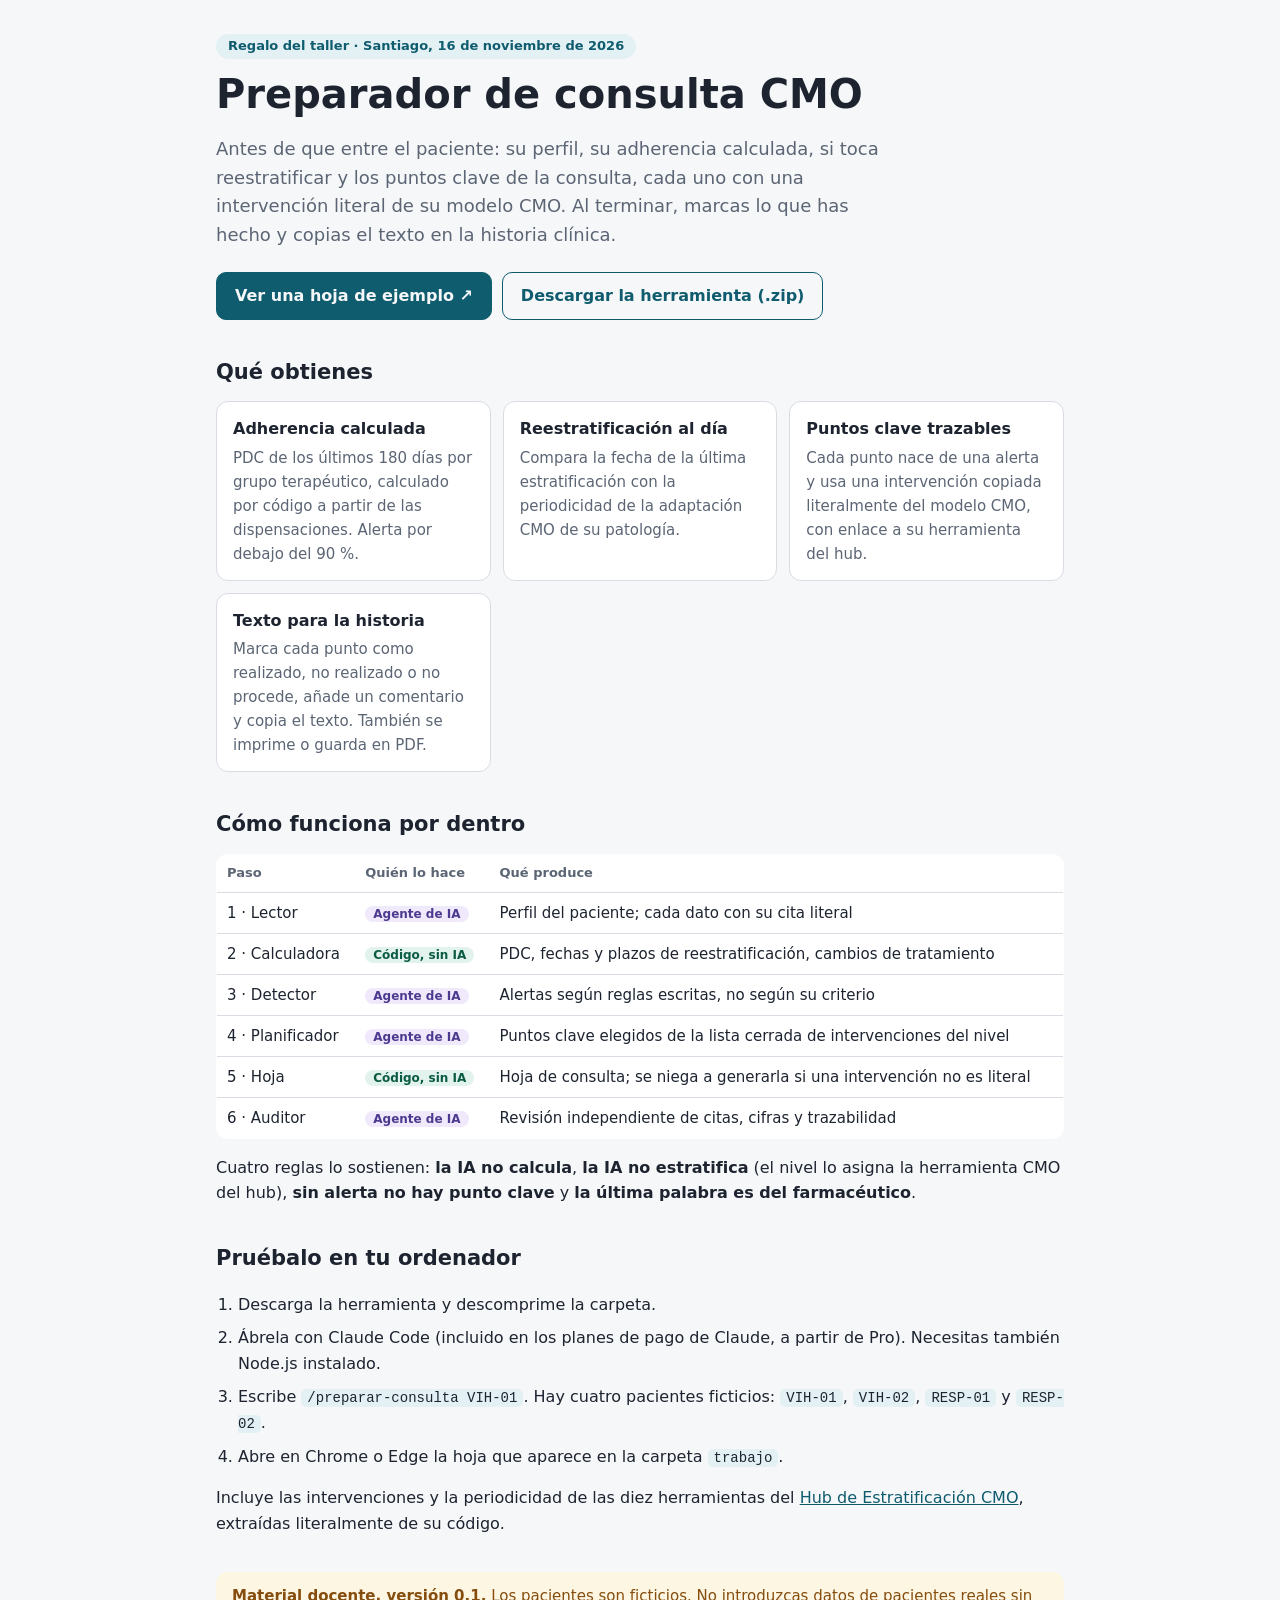
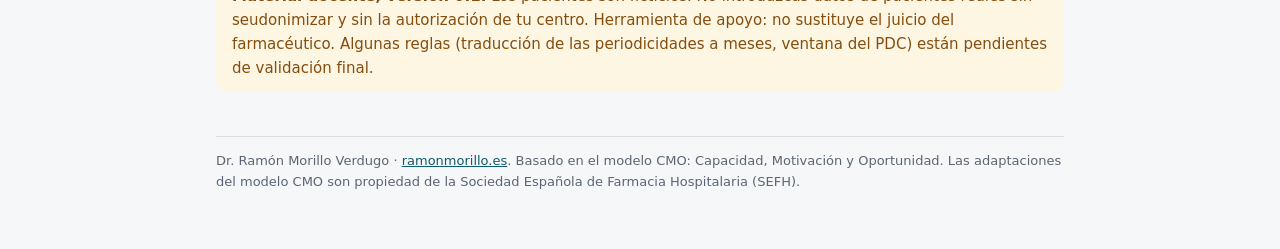
==== index.html @ 7ead14b8 "Página de presentación del preparador de consulta CMO Página pública (index.html) como regalo del ta" ====
<!DOCTYPE html>
<html lang="es">
<head>
<meta charset="utf-8">
<meta name="viewport" content="width=device-width, initial-scale=1">
<title>Preparador de consulta CMO</title>
<meta name="description" content="Prepara la consulta de atención farmacéutica de un paciente externo con el modelo CMO: adherencia calculada, reestratificación, alertas y puntos clave con intervenciones literales del modelo.">
<style>
  :root { --tinta:#1d2430; --suave:#5b6574; --linea:#d9dde3; --fondo:#f6f7f9; --tarjeta:#fff; --acento:#0f5c6e; --acento-fondo:#e3f1f4; --aviso:#854d0e; --aviso-fondo:#fdf6e3; }
  @media (prefers-color-scheme: dark) { :root { --tinta:#e7eaee; --suave:#a7b0bc; --linea:#334050; --fondo:#121821; --tarjeta:#1a222d; --acento:#6cc3d5; --acento-fondo:#16323a; --aviso:#f2c46d; --aviso-fondo:#33290f; } }
  * { box-sizing:border-box; }
  body { margin:0; font:16px/1.6 system-ui, -apple-system, "Segoe UI", Roboto, Arial, sans-serif; color:var(--tinta); background:var(--fondo); }
  main { max-width: 880px; margin:0 auto; padding: 32px 16px 56px; }
  .etiqueta { display:inline-block; font-size:13px; font-weight:600; color:var(--acento); background:var(--acento-fondo); border-radius:999px; padding:2px 12px; }
  h1 { font-size: clamp(28px, 5vw, 40px); line-height:1.15; margin: 12px 0 10px; }
  .entrada { font-size: 18px; color: var(--suave); max-width: 680px; }
  .acciones { display:flex; gap:10px; flex-wrap:wrap; margin: 22px 0 8px; }
  .boton { display:inline-block; text-decoration:none; font-weight:600; border-radius:10px; padding:10px 18px; border:1px solid var(--acento); }
  .boton.principal { background:var(--acento); color:var(--fondo); }
  .boton.secundario { color:var(--acento); }
  section { margin-top: 36px; }
  h2 { font-size: 21px; margin: 0 0 12px; }
  .rejilla { display:grid; grid-template-columns: repeat(auto-fit, minmax(240px, 1fr)); gap:12px; }
  .tarjeta { background:var(--tarjeta); border:1px solid var(--linea); border-radius:12px; padding:14px 16px; }
  .tarjeta h3 { font-size:16px; margin:0 0 4px; }
  .tarjeta p { margin:0; color:var(--suave); font-size:15px; }
  ol.pasos { padding-left: 22px; } ol.pasos li { margin-bottom: 8px; }
  code { font-family: ui-monospace, Menlo, Consolas, monospace; font-size: 14px; background: var(--acento-fondo); padding: 1px 6px; border-radius: 5px; }
  table { width:100%; border-collapse:collapse; font-size:15px; background:var(--tarjeta); border:1px solid var(--linea); border-radius:12px; overflow:hidden; }
  th, td { text-align:left; padding:8px 10px; border-bottom:1px solid var(--linea); vertical-align:top; }
  th { font-size:13px; color:var(--suave); }
  .tipo { font-size: 12px; font-weight:600; border-radius:999px; padding:1px 8px; white-space:nowrap; }
  .tipo.ia { background:#efe9fb; color:#4b3a8f; } .tipo.codigo { background:#e1f3ec; color:#0b5a43; }
  @media (prefers-color-scheme: dark) { .tipo.ia { background:#2c2550; color:#cfc6f6; } .tipo.codigo { background:#123a2f; color:#a6e3cd; } }
  .aviso { background:var(--aviso-fondo); color:var(--aviso); border-radius:12px; padding:12px 16px; font-size:15px; }
  .aviso strong { color: inherit; }
  footer { margin-top: 44px; font-size: 13px; color: var(--suave); border-top:1px solid var(--linea); padding-top: 14px; }
  a { color: var(--acento); }
</style>
</head>
<body>
<main>
  <span class="etiqueta">Regalo del taller · Santiago, 16 de noviembre de 2026</span>
  <h1>Preparador de consulta CMO</h1>
  <p class="entrada">Antes de que entre el paciente: su perfil, su adherencia calculada, si toca reestratificar y los puntos clave de la consulta, cada uno con una intervención literal de su modelo CMO. Al terminar, marcas lo que has hecho y copias el texto en la historia clínica.</p>
  <div class="acciones">
    <a class="boton principal" href="ejemplos/VIH-01/Hoja_consulta_VIH-01.html" target="_blank" rel="noopener">Ver una hoja de ejemplo ↗</a>
    <a class="boton secundario" href="https://github.com/ramonmorillo/preparadorconsulta/archive/refs/heads/main.zip">Descargar la herramienta (.zip)</a>
  </div>

  <section>
    <h2>Qué obtienes</h2>
    <div class="rejilla">
      <div class="tarjeta"><h3>Adherencia calculada</h3><p>PDC de los últimos 180 días por grupo terapéutico, calculado por código a partir de las dispensaciones. Alerta por debajo del 90 %.</p></div>
      <div class="tarjeta"><h3>Reestratificación al día</h3><p>Compara la fecha de la última estratificación con la periodicidad de la adaptación CMO de su patología.</p></div>
      <div class="tarjeta"><h3>Puntos clave trazables</h3><p>Cada punto nace de una alerta y usa una intervención copiada literalmente del modelo CMO, con enlace a su herramienta del hub.</p></div>
      <div class="tarjeta"><h3>Texto para la historia</h3><p>Marca cada punto como realizado, no realizado o no procede, añade un comentario y copia el texto. También se imprime o guarda en PDF.</p></div>
    </div>
  </section>

  <section>
    <h2>Cómo funciona por dentro</h2>
    <table>
      <thead><tr><th>Paso</th><th>Quién lo hace</th><th>Qué produce</th></tr></thead>
      <tbody>
        <tr><td>1 · Lector</td><td><span class="tipo ia">Agente de IA</span></td><td>Perfil del paciente; cada dato con su cita literal</td></tr>
        <tr><td>2 · Calculadora</td><td><span class="tipo codigo">Código, sin IA</span></td><td>PDC, fechas y plazos de reestratificación, cambios de tratamiento</td></tr>
        <tr><td>3 · Detector</td><td><span class="tipo ia">Agente de IA</span></td><td>Alertas según reglas escritas, no según su criterio</td></tr>
        <tr><td>4 · Planificador</td><td><span class="tipo ia">Agente de IA</span></td><td>Puntos clave elegidos de la lista cerrada de intervenciones del nivel</td></tr>
        <tr><td>5 · Hoja</td><td><span class="tipo codigo">Código, sin IA</span></td><td>Hoja de consulta; se niega a generarla si una intervención no es literal</td></tr>
        <tr><td>6 · Auditor</td><td><span class="tipo ia">Agente de IA</span></td><td>Revisión independiente de citas, cifras y trazabilidad</td></tr>
      </tbody>
    </table>
    <p>Cuatro reglas lo sostienen: <strong>la IA no calcula</strong>, <strong>la IA no estratifica</strong> (el nivel lo asigna la herramienta CMO del hub), <strong>sin alerta no hay punto clave</strong> y <strong>la última palabra es del farmacéutico</strong>.</p>
  </section>

  <section>
    <h2>Pruébalo en tu ordenador</h2>
    <ol class="pasos">
      <li>Descarga la herramienta y descomprime la carpeta.</li>
      <li>Ábrela con Claude Code (incluido en los planes de pago de Claude, a partir de Pro). Necesitas también Node.js instalado.</li>
      <li>Escribe <code>/preparar-consulta VIH-01</code>. Hay cuatro pacientes ficticios: <code>VIH-01</code>, <code>VIH-02</code>, <code>RESP-01</code> y <code>RESP-02</code>.</li>
      <li>Abre en Chrome o Edge la hoja que aparece en la carpeta <code>trabajo</code>.</li>
    </ol>
    <p>Incluye las intervenciones y la periodicidad de las diez herramientas del <a href="https://ramonmorillo.es/hub-estratificacionCMO/" target="_blank" rel="noopener">Hub de Estratificación CMO</a>, extraídas literalmente de su código.</p>
  </section>

  <section>
    <div class="aviso">
      <strong>Material docente, versión 0.1.</strong> Los pacientes son ficticios. No introduzcas datos de pacientes reales sin seudonimizar y sin la autorización de tu centro. Herramienta de apoyo: no sustituye el juicio del farmacéutico. Algunas reglas (traducción de las periodicidades a meses, ventana del PDC) están pendientes de validación final.
    </div>
  </section>

  <footer>
    Dr. Ramón Morillo Verdugo · <a href="https://ramonmorillo.es">ramonmorillo.es</a>. Basado en el modelo CMO: Capacidad, Motivación y Oportunidad. Las adaptaciones del modelo CMO son propiedad de la Sociedad Española de Farmacia Hospitalaria (SEFH).
  </footer>
</main>
</body>
</html>
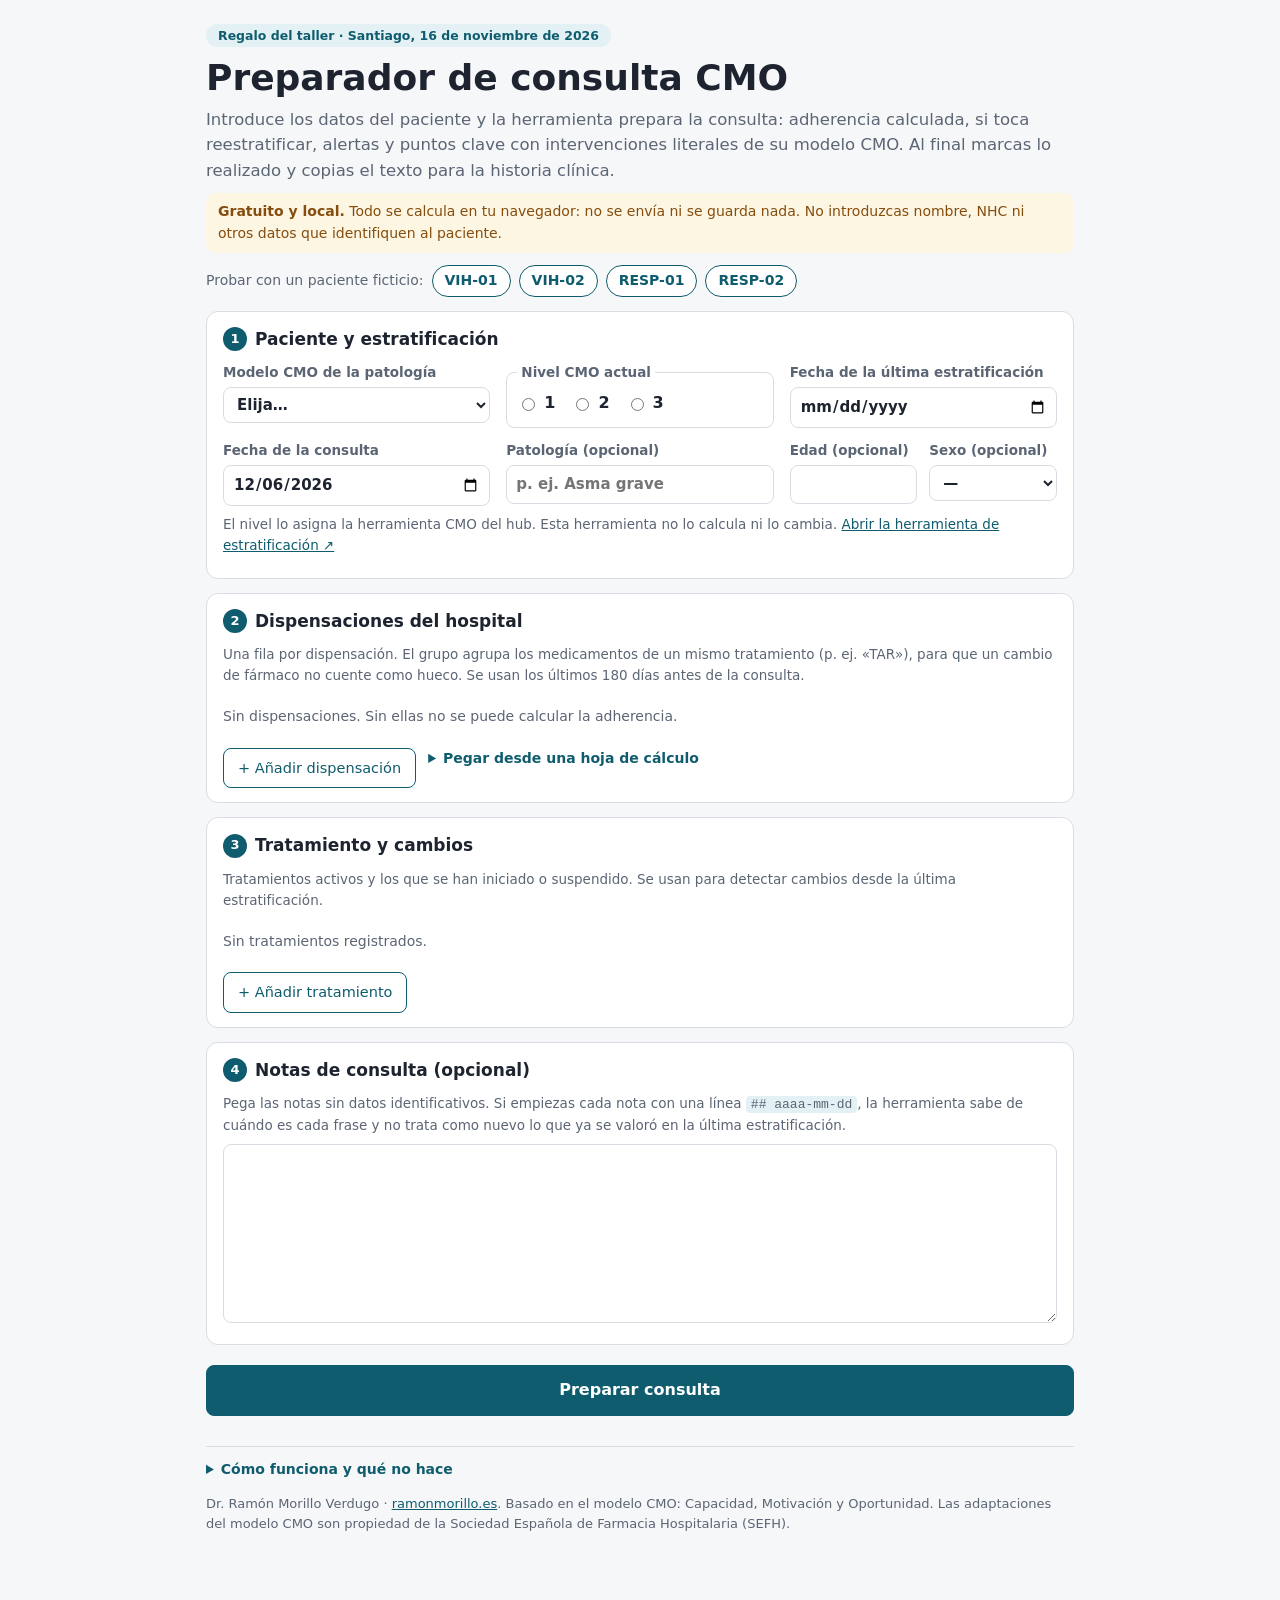
==== commit 9c514326: "Versión web gratuita del preparador de consulta CMO (v1.0) La herramienta funciona en el navegador s" ====
--- a/index.html
+++ b/index.html
@@ -4,96 +4,104 @@
 <meta charset="utf-8">
 <meta name="viewport" content="width=device-width, initial-scale=1">
 <title>Preparador de consulta CMO</title>
-<meta name="description" content="Prepara la consulta de atención farmacéutica de un paciente externo con el modelo CMO: adherencia calculada, reestratificación, alertas y puntos clave con intervenciones literales del modelo.">
-<style>
-  :root { --tinta:#1d2430; --suave:#5b6574; --linea:#d9dde3; --fondo:#f6f7f9; --tarjeta:#fff; --acento:#0f5c6e; --acento-fondo:#e3f1f4; --aviso:#854d0e; --aviso-fondo:#fdf6e3; }
-  @media (prefers-color-scheme: dark) { :root { --tinta:#e7eaee; --suave:#a7b0bc; --linea:#334050; --fondo:#121821; --tarjeta:#1a222d; --acento:#6cc3d5; --acento-fondo:#16323a; --aviso:#f2c46d; --aviso-fondo:#33290f; } }
-  * { box-sizing:border-box; }
-  body { margin:0; font:16px/1.6 system-ui, -apple-system, "Segoe UI", Roboto, Arial, sans-serif; color:var(--tinta); background:var(--fondo); }
-  main { max-width: 880px; margin:0 auto; padding: 32px 16px 56px; }
-  .etiqueta { display:inline-block; font-size:13px; font-weight:600; color:var(--acento); background:var(--acento-fondo); border-radius:999px; padding:2px 12px; }
-  h1 { font-size: clamp(28px, 5vw, 40px); line-height:1.15; margin: 12px 0 10px; }
-  .entrada { font-size: 18px; color: var(--suave); max-width: 680px; }
-  .acciones { display:flex; gap:10px; flex-wrap:wrap; margin: 22px 0 8px; }
-  .boton { display:inline-block; text-decoration:none; font-weight:600; border-radius:10px; padding:10px 18px; border:1px solid var(--acento); }
-  .boton.principal { background:var(--acento); color:var(--fondo); }
-  .boton.secundario { color:var(--acento); }
-  section { margin-top: 36px; }
-  h2 { font-size: 21px; margin: 0 0 12px; }
-  .rejilla { display:grid; grid-template-columns: repeat(auto-fit, minmax(240px, 1fr)); gap:12px; }
-  .tarjeta { background:var(--tarjeta); border:1px solid var(--linea); border-radius:12px; padding:14px 16px; }
-  .tarjeta h3 { font-size:16px; margin:0 0 4px; }
-  .tarjeta p { margin:0; color:var(--suave); font-size:15px; }
-  ol.pasos { padding-left: 22px; } ol.pasos li { margin-bottom: 8px; }
-  code { font-family: ui-monospace, Menlo, Consolas, monospace; font-size: 14px; background: var(--acento-fondo); padding: 1px 6px; border-radius: 5px; }
-  table { width:100%; border-collapse:collapse; font-size:15px; background:var(--tarjeta); border:1px solid var(--linea); border-radius:12px; overflow:hidden; }
-  th, td { text-align:left; padding:8px 10px; border-bottom:1px solid var(--linea); vertical-align:top; }
-  th { font-size:13px; color:var(--suave); }
-  .tipo { font-size: 12px; font-weight:600; border-radius:999px; padding:1px 8px; white-space:nowrap; }
-  .tipo.ia { background:#efe9fb; color:#4b3a8f; } .tipo.codigo { background:#e1f3ec; color:#0b5a43; }
-  @media (prefers-color-scheme: dark) { .tipo.ia { background:#2c2550; color:#cfc6f6; } .tipo.codigo { background:#123a2f; color:#a6e3cd; } }
-  .aviso { background:var(--aviso-fondo); color:var(--aviso); border-radius:12px; padding:12px 16px; font-size:15px; }
-  .aviso strong { color: inherit; }
-  footer { margin-top: 44px; font-size: 13px; color: var(--suave); border-top:1px solid var(--linea); padding-top: 14px; }
-  a { color: var(--acento); }
-</style>
+<meta name="description" content="Prepara la consulta de atención farmacéutica con el modelo CMO: adherencia (PDC), reestratificación, alertas y puntos clave con intervenciones literales del modelo. Gratuito; todo se calcula en tu navegador.">
+<link rel="icon" href="data:image/svg+xml,%3Csvg xmlns=%27http://www.w3.org/2000/svg%27 viewBox=%270 0 32 32%27%3E%3Crect width=%2732%27 height=%2732%27 rx=%276%27 fill=%27%230f5c6e%27/%3E%3Cpath d=%27M9 17l5 5 9-12%27 stroke=%27white%27 stroke-width=%273.5%27 fill=%27none%27 stroke-linecap=%27round%27/%3E%3C/svg%3E">
+<link rel="stylesheet" href="app/estilos.css?v=1.0.0">
 </head>
 <body>
 <main>
-  <span class="etiqueta">Regalo del taller · Santiago, 16 de noviembre de 2026</span>
-  <h1>Preparador de consulta CMO</h1>
-  <p class="entrada">Antes de que entre el paciente: su perfil, su adherencia calculada, si toca reestratificar y los puntos clave de la consulta, cada uno con una intervención literal de su modelo CMO. Al terminar, marcas lo que has hecho y copias el texto en la historia clínica.</p>
-  <div class="acciones">
-    <a class="boton principal" href="ejemplos/VIH-01/Hoja_consulta_VIH-01.html" target="_blank" rel="noopener">Ver una hoja de ejemplo ↗</a>
-    <a class="boton secundario" href="https://github.com/ramonmorillo/preparadorconsulta/archive/refs/heads/main.zip">Descargar la herramienta (.zip)</a>
-  </div>
+  <header class="cab">
+    <span class="etiqueta">Regalo del taller · Santiago, 16 de noviembre de 2026</span>
+    <h1>Preparador de consulta CMO</h1>
+    <p class="entrada">Introduce los datos del paciente y la herramienta prepara la consulta: adherencia calculada, si toca reestratificar, alertas y puntos clave con intervenciones literales de su modelo CMO. Al final marcas lo realizado y copias el texto para la historia clínica.</p>
+    <p class="privacidad"><strong>Gratuito y local.</strong> Todo se calcula en tu navegador: no se envía ni se guarda nada. No introduzcas nombre, NHC ni otros datos que identifiquen al paciente.</p>
+    <div class="ejemplos" role="group" aria-label="Pacientes ficticios de ejemplo">
+      <span>Probar con un paciente ficticio:</span>
+      <button type="button" class="chip" data-ejemplo="VIH-01">VIH-01</button>
+      <button type="button" class="chip" data-ejemplo="VIH-02">VIH-02</button>
+      <button type="button" class="chip" data-ejemplo="RESP-01">RESP-01</button>
+      <button type="button" class="chip" data-ejemplo="RESP-02">RESP-02</button>
+    </div>
+  </header>
 
-  <section>
-    <h2>Qué obtienes</h2>
-    <div class="rejilla">
-      <div class="tarjeta"><h3>Adherencia calculada</h3><p>PDC de los últimos 180 días por grupo terapéutico, calculado por código a partir de las dispensaciones. Alerta por debajo del 90 %.</p></div>
-      <div class="tarjeta"><h3>Reestratificación al día</h3><p>Compara la fecha de la última estratificación con la periodicidad de la adaptación CMO de su patología.</p></div>
-      <div class="tarjeta"><h3>Puntos clave trazables</h3><p>Cada punto nace de una alerta y usa una intervención copiada literalmente del modelo CMO, con enlace a su herramienta del hub.</p></div>
-      <div class="tarjeta"><h3>Texto para la historia</h3><p>Marca cada punto como realizado, no realizado o no procede, añade un comentario y copia el texto. También se imprime o guarda en PDF.</p></div>
-    </div>
-  </section>
+  <form id="formulario" novalidate>
+    <section class="bloque">
+      <h2><span class="num">1</span> Paciente y estratificación</h2>
+      <div class="rejilla">
+        <label>Modelo CMO de la patología
+          <select id="modelo" required></select>
+        </label>
+        <fieldset class="nivel">
+          <legend>Nivel CMO actual</legend>
+          <label><input type="radio" name="nivel" value="1"> 1</label>
+          <label><input type="radio" name="nivel" value="2"> 2</label>
+          <label><input type="radio" name="nivel" value="3"> 3</label>
+        </fieldset>
+        <label>Fecha de la última estratificación
+          <input type="date" id="fecha_estratificacion" required>
+        </label>
+        <label>Fecha de la consulta
+          <input type="date" id="fecha_consulta" required>
+        </label>
+        <label>Patología (opcional)
+          <input type="text" id="patologia" placeholder="p. ej. Asma grave">
+        </label>
+        <div class="dos">
+          <label>Edad (opcional)
+            <input type="number" id="edad" min="0" max="120" inputmode="numeric">
+          </label>
+          <label>Sexo (opcional)
+            <select id="sexo"><option value="">—</option><option>mujer</option><option>varón</option></select>
+          </label>
+        </div>
+      </div>
+      <p class="ayuda">El nivel lo asigna la herramienta CMO del hub. Esta herramienta no lo calcula ni lo cambia. <a id="enlaceHerramienta" href="https://ramonmorillo.es/hub-estratificacionCMO/" target="_blank" rel="noopener">Abrir la herramienta de estratificación ↗</a></p>
+    </section>
 
-  <section>
-    <h2>Cómo funciona por dentro</h2>
-    <table>
-      <thead><tr><th>Paso</th><th>Quién lo hace</th><th>Qué produce</th></tr></thead>
-      <tbody>
-        <tr><td>1 · Lector</td><td><span class="tipo ia">Agente de IA</span></td><td>Perfil del paciente; cada dato con su cita literal</td></tr>
-        <tr><td>2 · Calculadora</td><td><span class="tipo codigo">Código, sin IA</span></td><td>PDC, fechas y plazos de reestratificación, cambios de tratamiento</td></tr>
-        <tr><td>3 · Detector</td><td><span class="tipo ia">Agente de IA</span></td><td>Alertas según reglas escritas, no según su criterio</td></tr>
-        <tr><td>4 · Planificador</td><td><span class="tipo ia">Agente de IA</span></td><td>Puntos clave elegidos de la lista cerrada de intervenciones del nivel</td></tr>
-        <tr><td>5 · Hoja</td><td><span class="tipo codigo">Código, sin IA</span></td><td>Hoja de consulta; se niega a generarla si una intervención no es literal</td></tr>
-        <tr><td>6 · Auditor</td><td><span class="tipo ia">Agente de IA</span></td><td>Revisión independiente de citas, cifras y trazabilidad</td></tr>
-      </tbody>
-    </table>
-    <p>Cuatro reglas lo sostienen: <strong>la IA no calcula</strong>, <strong>la IA no estratifica</strong> (el nivel lo asigna la herramienta CMO del hub), <strong>sin alerta no hay punto clave</strong> y <strong>la última palabra es del farmacéutico</strong>.</p>
-  </section>
+    <section class="bloque">
+      <h2><span class="num">2</span> Dispensaciones del hospital</h2>
+      <p class="ayuda">Una fila por dispensación. El grupo agrupa los medicamentos de un mismo tratamiento (p. ej. «TAR»), para que un cambio de fármaco no cuente como hueco. Se usan los últimos 180 días antes de la consulta.</p>
+      <div class="tabla-edit" id="tablaDisp"></div>
+      <div class="acciones-fila">
+        <button type="button" class="sec" id="addDisp">+ Añadir dispensación</button>
+        <details class="pegar"><summary>Pegar desde una hoja de cálculo</summary>
+          <p class="ayuda">Columnas separadas por punto y coma, con cabecera: <code>fecha;grupo;medicamento;dias_suministro</code>. Fechas en formato aaaa-mm-dd o dd/mm/aaaa.</p>
+          <textarea id="csvDisp" rows="4" aria-label="Dispensaciones en formato CSV"></textarea>
+          <button type="button" class="sec" id="cargarCsv">Cargar estas filas</button>
+        </details>
+      </div>
+    </section>
 
-  <section>
-    <h2>Pruébalo en tu ordenador</h2>
-    <ol class="pasos">
-      <li>Descarga la herramienta y descomprime la carpeta.</li>
-      <li>Ábrela con Claude Code (incluido en los planes de pago de Claude, a partir de Pro). Necesitas también Node.js instalado.</li>
-      <li>Escribe <code>/preparar-consulta VIH-01</code>. Hay cuatro pacientes ficticios: <code>VIH-01</code>, <code>VIH-02</code>, <code>RESP-01</code> y <code>RESP-02</code>.</li>
-      <li>Abre en Chrome o Edge la hoja que aparece en la carpeta <code>trabajo</code>.</li>
-    </ol>
-    <p>Incluye las intervenciones y la periodicidad de las diez herramientas del <a href="https://ramonmorillo.es/hub-estratificacionCMO/" target="_blank" rel="noopener">Hub de Estratificación CMO</a>, extraídas literalmente de su código.</p>
-  </section>
+    <section class="bloque">
+      <h2><span class="num">3</span> Tratamiento y cambios</h2>
+      <p class="ayuda">Tratamientos activos y los que se han iniciado o suspendido. Se usan para detectar cambios desde la última estratificación.</p>
+      <div class="tabla-edit" id="tablaPresc"></div>
+      <button type="button" class="sec" id="addPresc">+ Añadir tratamiento</button>
+    </section>
 
-  <section>
-    <div class="aviso">
-      <strong>Material docente, versión 0.1.</strong> Los pacientes son ficticios. No introduzcas datos de pacientes reales sin seudonimizar y sin la autorización de tu centro. Herramienta de apoyo: no sustituye el juicio del farmacéutico. Algunas reglas (traducción de las periodicidades a meses, ventana del PDC) están pendientes de validación final.
-    </div>
-  </section>
+    <section class="bloque">
+      <h2><span class="num">4</span> Notas de consulta (opcional)</h2>
+      <p class="ayuda">Pega las notas sin datos identificativos. Si empiezas cada nota con una línea <code>## aaaa-mm-dd</code>, la herramienta sabe de cuándo es cada frase y no trata como nuevo lo que ya se valoró en la última estratificación.</p>
+      <textarea id="notas" rows="7" aria-label="Notas de consulta"></textarea>
+    </section>
+
+    <div id="errores" class="errores" role="alert" hidden></div>
+    <button type="submit" class="principal grande">Preparar consulta</button>
+  </form>
+
+  <section id="cadena" class="cadena" hidden aria-live="polite"></section>
+  <section id="resultado" hidden></section>
 
   <footer>
-    Dr. Ramón Morillo Verdugo · <a href="https://ramonmorillo.es">ramonmorillo.es</a>. Basado en el modelo CMO: Capacidad, Motivación y Oportunidad. Las adaptaciones del modelo CMO son propiedad de la Sociedad Española de Farmacia Hospitalaria (SEFH).
+    <details>
+      <summary>Cómo funciona y qué no hace</summary>
+      <p>Cinco módulos de reglas, deterministas y auditables, sin IA generativa: <strong>lector</strong> (resume el tratamiento y busca en la nota expresiones de olvidos, efectos adversos o mal control, con su cita literal y teniendo en cuenta las negaciones), <strong>calculadora</strong> (PDC por grupo terapéutico, plazo de reestratificación según la periodicidad de cada adaptación CMO, cambios de tratamiento), <strong>detector</strong> (alertas según reglas escritas), <strong>planificador</strong> (elige intervenciones de la lista literal del nivel del paciente) y <strong>auditor</strong> (comprueba que todo es literal y trazable).</p>
+      <p>No estratifica, no propone dosis ni interacciones y no sustituye el juicio del farmacéutico. El lector de notas busca expresiones: puede pasar por alto lo que esté escrito de otra forma. Las intervenciones y periodicidades proceden literalmente de las herramientas del <a href="https://ramonmorillo.es/hub-estratificacionCMO/" target="_blank" rel="noopener">Hub de Estratificación CMO</a>. Versión 1.0 · material docente: algunas reglas (traducción de las periodicidades a meses, ventana del PDC) están pendientes de validación final.</p>
+      <p>Versión avanzada con agentes de IA para Claude Code: <a href="https://github.com/ramonmorillo/preparadorconsulta/archive/refs/heads/main.zip">descargar (.zip)</a>.</p>
+    </details>
+    <p>Dr. Ramón Morillo Verdugo · <a href="https://ramonmorillo.es">ramonmorillo.es</a>. Basado en el modelo CMO: Capacidad, Motivación y Oportunidad. Las adaptaciones del modelo CMO son propiedad de la Sociedad Española de Farmacia Hospitalaria (SEFH).</p>
   </footer>
 </main>
+<script type="module" src="app/app.js?v=1.0.0"></script>
 </body>
 </html>
--- a/app/estilos.css
+++ b/app/estilos.css
@@ -0,0 +1,103 @@
+:root { --tinta:#1d2430; --suave:#5b6574; --linea:#d9dde3; --fondo:#f6f7f9; --tarjeta:#fff; --acento:#0f5c6e; --acento-fondo:#e3f1f4;
+  --alerta:#9a3412; --alerta-fondo:#fdeee6; --ok:#166534; --ok-fondo:#e7f5ec; --aviso:#854d0e; --aviso-fondo:#fdf6e3; --sobre-acento:#fff; }
+@media (prefers-color-scheme: dark) { :root { --tinta:#e7eaee; --suave:#a7b0bc; --linea:#334050; --fondo:#121821; --tarjeta:#1a222d; --acento:#6cc3d5; --acento-fondo:#16323a;
+  --alerta:#f5a37a; --alerta-fondo:#3a2117; --ok:#7fd6a0; --ok-fondo:#13301f; --aviso:#f2c46d; --aviso-fondo:#33290f; --sobre-acento:#0d1a20; } }
+* { box-sizing: border-box; }
+body { margin:0; font:15px/1.55 system-ui, -apple-system, "Segoe UI", Roboto, Arial, sans-serif; color:var(--tinta); background:var(--fondo); }
+main { max-width: 900px; margin:0 auto; padding: 24px 16px 56px; }
+a { color: var(--acento); }
+.etiqueta { display:inline-block; font-size:12.5px; font-weight:600; color:var(--acento); background:var(--acento-fondo); border-radius:999px; padding:2px 12px; }
+h1 { font-size: clamp(26px, 5vw, 36px); line-height:1.15; margin: 10px 0 8px; }
+.entrada { font-size: 16.5px; color: var(--suave); margin: 0 0 10px; }
+.privacidad { font-size: 14px; background: var(--aviso-fondo); color: var(--aviso); border-radius: 10px; padding: 8px 12px; margin: 0 0 12px; }
+.ejemplos { display:flex; gap:8px; flex-wrap:wrap; align-items:center; font-size:14px; color:var(--suave); }
+.chip { border:1px solid var(--acento); background:var(--tarjeta); color:var(--acento); border-radius:999px; padding:4px 12px; font:inherit; font-weight:600; cursor:pointer; }
+.chip[aria-pressed="true"] { background: var(--acento); color: var(--sobre-acento); }
+.bloque, .cadena, .hoja section { background:var(--tarjeta); border:1px solid var(--linea); border-radius:12px; padding:14px 16px; margin: 14px 0; }
+h2 { font-size: 17px; margin: 0 0 10px; display:flex; align-items:center; gap:8px; }
+.num { display:inline-grid; place-items:center; width:24px; height:24px; border-radius:50%; background:var(--acento); color:var(--sobre-acento); font-size:13px; }
+.rejilla { display:grid; grid-template-columns: repeat(auto-fit, minmax(230px, 1fr)); gap: 12px 16px; }
+label { display:flex; flex-direction:column; gap:4px; font-size:13.5px; font-weight:600; color:var(--suave); }
+input, select, textarea { font: inherit; font-size: 15px; color: var(--tinta); background: var(--tarjeta); border:1px solid var(--linea); border-radius:8px; padding:7px 9px; min-width:0; width:100%; }
+input:focus-visible, select:focus-visible, textarea:focus-visible, button:focus-visible, .chip:focus-visible { outline: 2px solid var(--acento); outline-offset: 2px; }
+fieldset.nivel { border:1px solid var(--linea); border-radius:8px; margin:0; padding:4px 10px 8px; display:flex; gap:16px; align-items:center; }
+fieldset.nivel legend { font-size:13.5px; font-weight:600; color:var(--suave); padding:0 4px; }
+fieldset.nivel label { flex-direction:row; align-items:center; gap:6px; font-size:16px; color:var(--tinta); }
+fieldset.nivel input { width:auto; }
+.dos { display:grid; grid-template-columns: 1fr 1fr; gap: 12px; }
+.ayuda { font-size: 13.5px; color: var(--suave); margin: 8px 0; }
+code { font-family: ui-monospace, Menlo, Consolas, monospace; font-size: 13px; background: var(--acento-fondo); padding: 1px 5px; border-radius: 4px; }
+.tabla-edit .fila { display:grid; gap:8px; align-items:end; padding: 8px 0; border-bottom: 1px dashed var(--linea); }
+.tabla-edit.disp .fila { grid-template-columns: 150px 1fr 1.6fr 100px 36px; }
+.tabla-edit.presc .fila { grid-template-columns: 1.6fr 1fr 140px 140px 1fr 36px; }
+.tabla-edit .vacia { color: var(--suave); font-size: 14px; padding: 6px 0; }
+.quitar { border:1px solid var(--linea); background:transparent; color:var(--suave); border-radius:8px; height:36px; cursor:pointer; font-size:18px; line-height:1; }
+@media (max-width: 720px) {
+  .tabla-edit.disp .fila, .tabla-edit.presc .fila { grid-template-columns: 1fr 1fr; }
+  .tabla-edit .fila .ancha { grid-column: 1 / -1; }
+}
+button { font: inherit; font-size: 14.5px; border-radius: 8px; padding: 8px 14px; cursor: pointer; }
+button.principal { background: var(--acento); color: var(--sobre-acento); border:1px solid var(--acento); font-weight:600; }
+button.sec { background: var(--tarjeta); color: var(--acento); border:1px solid var(--acento); }
+button.grande { width: 100%; padding: 12px; font-size: 16px; margin-top: 6px; }
+.acciones-fila { display:flex; gap:12px; flex-wrap:wrap; align-items:flex-start; margin-top:8px; }
+details.pegar { flex: 1 1 260px; }
+details summary { cursor:pointer; color: var(--acento); font-weight:600; font-size:14px; }
+.errores { background: var(--alerta-fondo); color: var(--alerta); border-radius: 10px; padding: 10px 14px; font-size: 14px; }
+.errores ul { margin: 4px 0 0; padding-left: 18px; }
+
+/* Cadena de módulos */
+.cadena ol { list-style:none; margin:0; padding:0; display:grid; gap:8px; }
+.cadena li { display:grid; grid-template-columns: 28px 1fr; gap: 8px; align-items:start; }
+.cadena .estado { width:24px; height:24px; border-radius:50%; display:grid; place-items:center; font-size:13px; font-weight:700; border:1px solid var(--linea); color: var(--suave); }
+.cadena li.hecho .estado { background: var(--ok-fondo); color: var(--ok); border-color: var(--ok); }
+.cadena li.fallo .estado { background: var(--alerta-fondo); color: var(--alerta); border-color: var(--alerta); }
+.cadena .nombre { font-weight: 600; }
+.cadena .resumen { color: var(--suave); font-size: 13.5px; }
+
+/* Hoja de consulta */
+.hoja-cab { border-bottom: 3px solid var(--acento); padding: 6px 0 10px; margin-top: 22px; }
+.hoja-cab h2 { font-size: 21px; margin: 4px 0; }
+.sub { color: var(--suave); font-size: 14px; }
+.ficticio { display:inline-block; background:var(--aviso-fondo); color:var(--aviso); border-radius:6px; padding:1px 8px; font-size:12px; font-weight:600; }
+.hoja h3 { font-size: 16px; margin: 0 0 8px; color: var(--acento); }
+table { width:100%; border-collapse: collapse; font-size: 14px; }
+th, td { text-align:left; padding:6px 8px; border-bottom:1px solid var(--linea); vertical-align: top; }
+th { color: var(--suave); font-weight:600; font-size:12px; }
+.cita { color: var(--suave); font-size: 12.5px; font-style: italic; }
+.etq { display:inline-block; white-space:nowrap; font-size:12px; font-weight:600; border-radius:999px; padding:1px 9px; }
+.etq.mal { background:var(--alerta-fondo); color:var(--alerta); }
+.etq.bien { background:var(--ok-fondo); color:var(--ok); }
+.etq.neutra { background:var(--acento-fondo); color:var(--acento); }
+.nivelgrande { font-size:28px; font-weight:700; color:var(--acento); }
+.fila-nivel { display:flex; gap:18px; flex-wrap:wrap; align-items:center; }
+.nota { font-size: 12.5px; color: var(--suave); margin: 8px 0 0; }
+ul.alertas { list-style:none; margin:0; padding:0; }
+ul.alertas li { border-left: 4px solid var(--alerta); background: var(--alerta-fondo); padding: 8px 10px; margin-bottom: 8px; }
+ul.alertas li.info { border-left-color: var(--acento); background: var(--acento-fondo); }
+.punto { border:1px solid var(--linea); border-radius:8px; padding:10px 12px; margin-bottom:10px; }
+.punto .motivo { font-size: 12.5px; color: var(--suave); margin-bottom: 4px; }
+.punto .texto { font-weight: 600; }
+.estados { display:flex; gap:6px; flex-wrap:wrap; margin-top:8px; }
+.estados label { flex-direction:row; border:1px solid var(--linea); border-radius:6px; padding:4px 10px; cursor:pointer; font-size:13px; font-weight:500; color:var(--tinta); user-select:none; }
+.estados input { position:absolute; opacity:0; pointer-events:none; width:auto; }
+.estados label:has(input:checked) { background: var(--acento-fondo); border-color: var(--acento); color: var(--acento); font-weight:700; }
+.estados label:has(input:focus-visible) { outline: 2px solid var(--acento); outline-offset: 2px; }
+.punto input.comentario { margin-top:8px; }
+.anadir { display:flex; gap:8px; flex-wrap:wrap; margin-top: 6px; }
+.anadir select { flex: 1 1 280px; }
+.auditoria { list-style:none; padding:0; margin:0; }
+.auditoria li { margin-bottom: 4px; font-size: 14px; }
+.auditoria .si { color: var(--ok); font-weight:700; } .auditoria .no { color: var(--alerta); font-weight:700; }
+#textoHC { min-height: 200px; font-family: ui-monospace, Menlo, Consolas, monospace; font-size: 13px; margin-top: 8px; }
+.botones { display:flex; gap:8px; flex-wrap:wrap; }
+#avisoCopia { font-size: 13px; color: var(--ok); min-height: 1.2em; }
+footer { margin-top: 30px; font-size: 13px; color: var(--suave); border-top:1px solid var(--linea); padding-top: 12px; }
+footer details { margin-bottom: 10px; }
+@media print {
+  body { background:#fff; color:#000; }
+  .cab, form, .cadena, footer, .no-imprimir, .anadir { display:none !important; }
+  .hoja section { break-inside: avoid; border-color:#bbb; }
+  .estados label { display:none; } .estados label:has(input:checked) { display:inline-block; }
+  #textoHC { display:none; }
+}
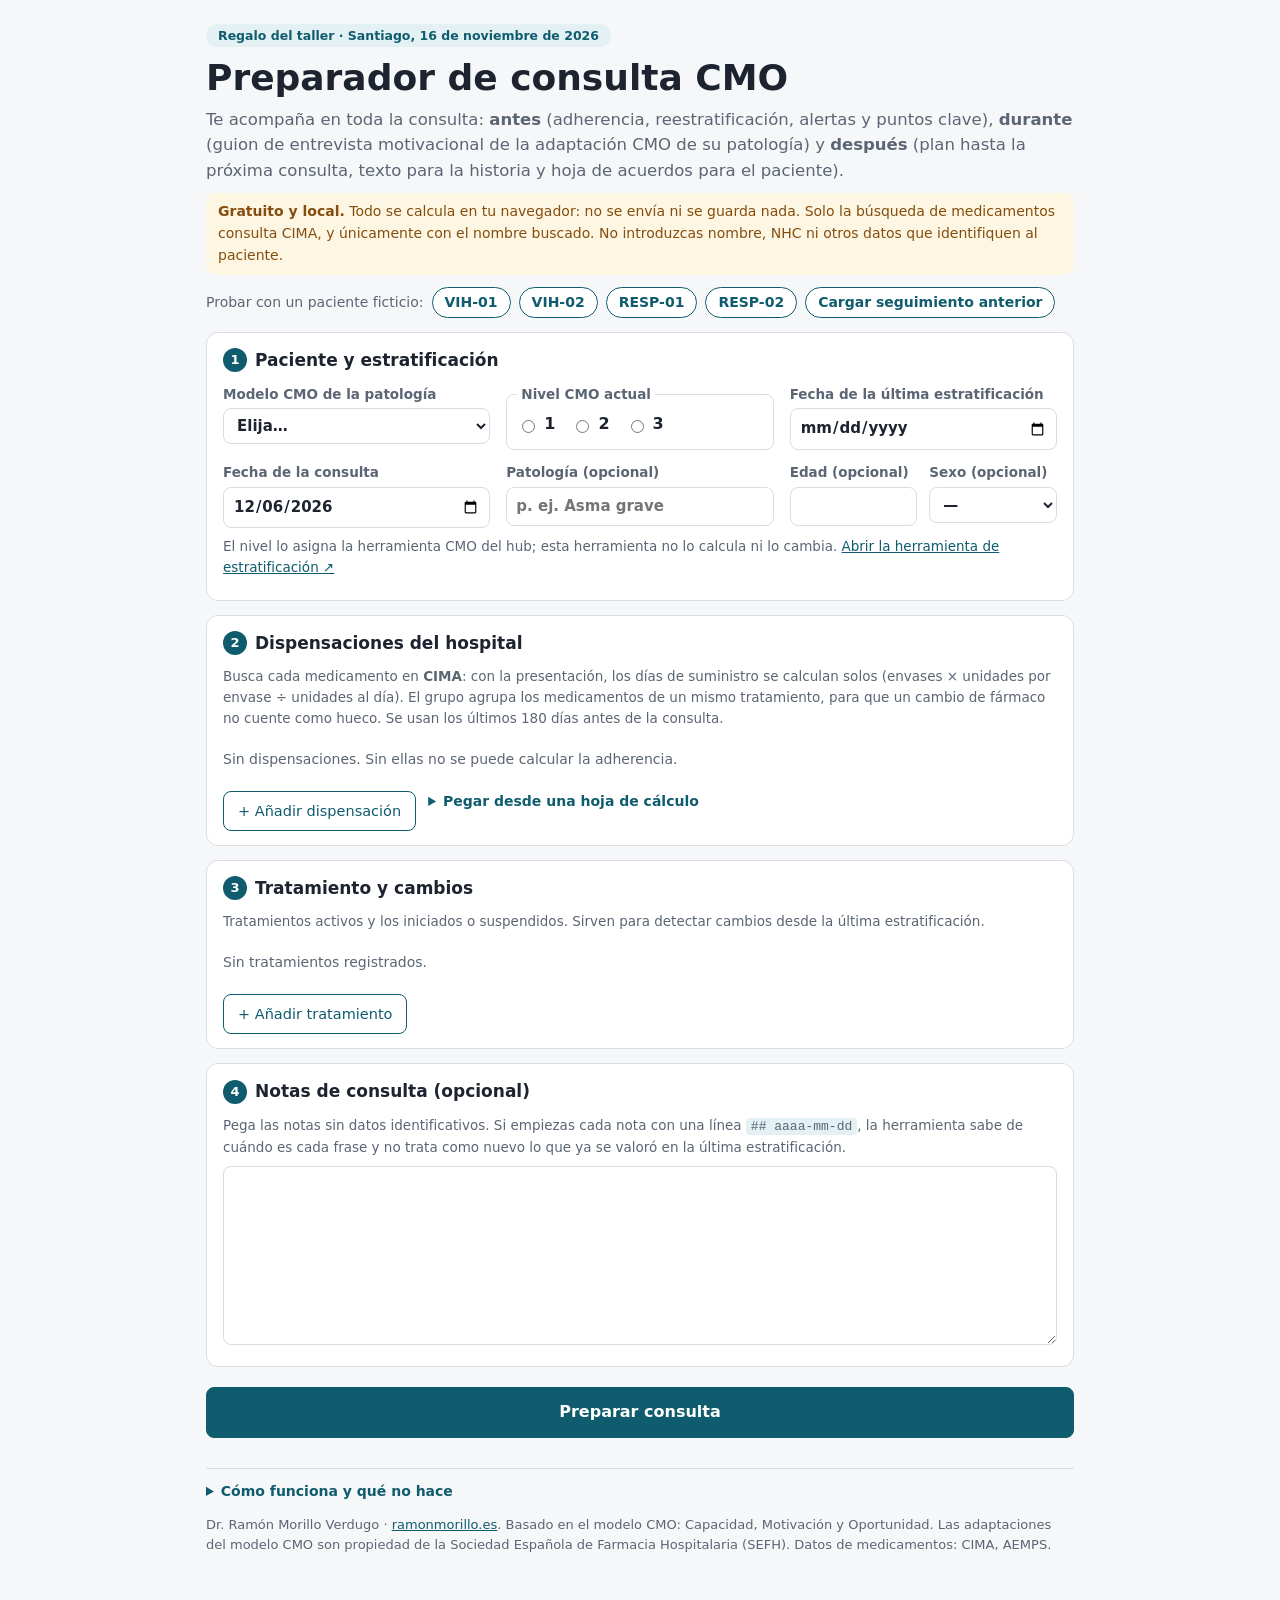
==== commit 819b0c52: "Versión 2.0: antes, durante y después de la consulta - Guion de entrevista motivacional de las 9 ada" ====
--- a/index.html
+++ b/index.html
@@ -4,24 +4,26 @@
 <meta charset="utf-8">
 <meta name="viewport" content="width=device-width, initial-scale=1">
 <title>Preparador de consulta CMO</title>
-<meta name="description" content="Prepara la consulta de atención farmacéutica con el modelo CMO: adherencia (PDC), reestratificación, alertas y puntos clave con intervenciones literales del modelo. Gratuito; todo se calcula en tu navegador.">
+<meta name="description" content="Acompaña la consulta de atención farmacéutica con el modelo CMO: antes (adherencia, reestratificación, alertas y puntos clave), durante (guion de entrevista motivacional de cada adaptación CMO) y después (plan hasta la próxima consulta). Gratuito; todo se calcula en tu navegador.">
 <link rel="icon" href="data:image/svg+xml,%3Csvg xmlns=%27http://www.w3.org/2000/svg%27 viewBox=%270 0 32 32%27%3E%3Crect width=%2732%27 height=%2732%27 rx=%276%27 fill=%27%230f5c6e%27/%3E%3Cpath d=%27M9 17l5 5 9-12%27 stroke=%27white%27 stroke-width=%273.5%27 fill=%27none%27 stroke-linecap=%27round%27/%3E%3C/svg%3E">
-<link rel="stylesheet" href="app/estilos.css?v=1.0.0">
+<link rel="stylesheet" href="app/estilos.css?v=2.0.0">
 </head>
 <body>
 <main>
   <header class="cab">
     <span class="etiqueta">Regalo del taller · Santiago, 16 de noviembre de 2026</span>
     <h1>Preparador de consulta CMO</h1>
-    <p class="entrada">Introduce los datos del paciente y la herramienta prepara la consulta: adherencia calculada, si toca reestratificar, alertas y puntos clave con intervenciones literales de su modelo CMO. Al final marcas lo realizado y copias el texto para la historia clínica.</p>
-    <p class="privacidad"><strong>Gratuito y local.</strong> Todo se calcula en tu navegador: no se envía ni se guarda nada. No introduzcas nombre, NHC ni otros datos que identifiquen al paciente.</p>
+    <p class="entrada">Te acompaña en toda la consulta: <strong>antes</strong> (adherencia, reestratificación, alertas y puntos clave), <strong>durante</strong> (guion de entrevista motivacional de la adaptación CMO de su patología) y <strong>después</strong> (plan hasta la próxima consulta, texto para la historia y hoja de acuerdos para el paciente).</p>
+    <p class="privacidad"><strong>Gratuito y local.</strong> Todo se calcula en tu navegador: no se envía ni se guarda nada. Solo la búsqueda de medicamentos consulta CIMA, y únicamente con el nombre buscado. No introduzcas nombre, NHC ni otros datos que identifiquen al paciente.</p>
     <div class="ejemplos" role="group" aria-label="Pacientes ficticios de ejemplo">
       <span>Probar con un paciente ficticio:</span>
       <button type="button" class="chip" data-ejemplo="VIH-01">VIH-01</button>
       <button type="button" class="chip" data-ejemplo="VIH-02">VIH-02</button>
       <button type="button" class="chip" data-ejemplo="RESP-01">RESP-01</button>
       <button type="button" class="chip" data-ejemplo="RESP-02">RESP-02</button>
+      <label class="chip archivo">Cargar seguimiento anterior<input type="file" id="archivoSeguimiento" accept=".json,application/json"></label>
     </div>
+    <div id="avisoSeguimiento" class="aviso-seguimiento" hidden></div>
   </header>
 
   <form id="formulario" novalidate>
@@ -55,12 +57,12 @@
           </label>
         </div>
       </div>
-      <p class="ayuda">El nivel lo asigna la herramienta CMO del hub. Esta herramienta no lo calcula ni lo cambia. <a id="enlaceHerramienta" href="https://ramonmorillo.es/hub-estratificacionCMO/" target="_blank" rel="noopener">Abrir la herramienta de estratificación ↗</a></p>
+      <p class="ayuda">El nivel lo asigna la herramienta CMO del hub; esta herramienta no lo calcula ni lo cambia. <a id="enlaceHerramienta" href="https://ramonmorillo.es/hub-estratificacionCMO/" target="_blank" rel="noopener">Abrir la herramienta de estratificación ↗</a></p>
     </section>
 
     <section class="bloque">
       <h2><span class="num">2</span> Dispensaciones del hospital</h2>
-      <p class="ayuda">Una fila por dispensación. El grupo agrupa los medicamentos de un mismo tratamiento (p. ej. «TAR»), para que un cambio de fármaco no cuente como hueco. Se usan los últimos 180 días antes de la consulta.</p>
+      <p class="ayuda">Busca cada medicamento en <strong>CIMA</strong>: con la presentación, los días de suministro se calculan solos (envases × unidades por envase ÷ unidades al día). El grupo agrupa los medicamentos de un mismo tratamiento, para que un cambio de fármaco no cuente como hueco. Se usan los últimos 180 días antes de la consulta.</p>
       <div class="tabla-edit" id="tablaDisp"></div>
       <div class="acciones-fila">
         <button type="button" class="sec" id="addDisp">+ Añadir dispensación</button>
@@ -74,7 +76,7 @@
 
     <section class="bloque">
       <h2><span class="num">3</span> Tratamiento y cambios</h2>
-      <p class="ayuda">Tratamientos activos y los que se han iniciado o suspendido. Se usan para detectar cambios desde la última estratificación.</p>
+      <p class="ayuda">Tratamientos activos y los iniciados o suspendidos. Sirven para detectar cambios desde la última estratificación.</p>
       <div class="tabla-edit" id="tablaPresc"></div>
       <button type="button" class="sec" id="addPresc">+ Añadir tratamiento</button>
     </section>
@@ -90,18 +92,29 @@
   </form>
 
   <section id="cadena" class="cadena" hidden aria-live="polite"></section>
-  <section id="resultado" hidden></section>
+
+  <section id="resultado" hidden>
+    <div class="fases" role="tablist" aria-label="Fases de la consulta">
+      <button type="button" role="tab" id="tab-antes" aria-controls="panel-antes" aria-selected="true">1 · Antes</button>
+      <button type="button" role="tab" id="tab-durante" aria-controls="panel-durante" aria-selected="false">2 · Durante</button>
+      <button type="button" role="tab" id="tab-despues" aria-controls="panel-despues" aria-selected="false">3 · Después</button>
+    </div>
+    <div id="panel-antes" class="panel hoja" role="tabpanel" aria-labelledby="tab-antes"></div>
+    <div id="panel-durante" class="panel hoja" role="tabpanel" aria-labelledby="tab-durante" hidden></div>
+    <div id="panel-despues" class="panel hoja" role="tabpanel" aria-labelledby="tab-despues" hidden></div>
+  </section>
 
   <footer>
     <details>
       <summary>Cómo funciona y qué no hace</summary>
-      <p>Cinco módulos de reglas, deterministas y auditables, sin IA generativa: <strong>lector</strong> (resume el tratamiento y busca en la nota expresiones de olvidos, efectos adversos o mal control, con su cita literal y teniendo en cuenta las negaciones), <strong>calculadora</strong> (PDC por grupo terapéutico, plazo de reestratificación según la periodicidad de cada adaptación CMO, cambios de tratamiento), <strong>detector</strong> (alertas según reglas escritas), <strong>planificador</strong> (elige intervenciones de la lista literal del nivel del paciente) y <strong>auditor</strong> (comprueba que todo es literal y trazable).</p>
-      <p>No estratifica, no propone dosis ni interacciones y no sustituye el juicio del farmacéutico. El lector de notas busca expresiones: puede pasar por alto lo que esté escrito de otra forma. Las intervenciones y periodicidades proceden literalmente de las herramientas del <a href="https://ramonmorillo.es/hub-estratificacionCMO/" target="_blank" rel="noopener">Hub de Estratificación CMO</a>. Versión 1.0 · material docente: algunas reglas (traducción de las periodicidades a meses, ventana del PDC) están pendientes de validación final.</p>
+      <p>Cinco módulos de reglas, deterministas y auditables, sin IA generativa: <strong>lector</strong> (tratamiento y expresiones de la nota sobre olvidos, efectos adversos o mal control, con su cita literal y teniendo en cuenta las negaciones), <strong>calculadora</strong> (PDC por grupo terapéutico, plazo de reestratificación según cada adaptación CMO, cambios de tratamiento), <strong>detector</strong> (alertas según reglas escritas), <strong>planificador</strong> (intervenciones de la lista literal del nivel del paciente) y <strong>auditor</strong> (comprueba que todo es literal y trazable).</p>
+      <p>El guion de la consulta resume con indicación de página el capítulo de Motivación de cada adaptación CMO publicada por la SEFH (proyecto MAPEX); las preguntas de ejemplo son las del propio documento. Cada punto se ha comprobado contra el texto original.</p>
+      <p>No estratifica, no propone dosis ni interacciones y no sustituye el juicio del farmacéutico. El lector de notas busca expresiones: puede pasar por alto lo que esté escrito de otra forma. Material docente, versión 2.0: algunas reglas (traducción de las periodicidades a meses, ventana del PDC) están pendientes de validación final.</p>
       <p>Versión avanzada con agentes de IA para Claude Code: <a href="https://github.com/ramonmorillo/preparadorconsulta/archive/refs/heads/main.zip">descargar (.zip)</a>.</p>
     </details>
-    <p>Dr. Ramón Morillo Verdugo · <a href="https://ramonmorillo.es">ramonmorillo.es</a>. Basado en el modelo CMO: Capacidad, Motivación y Oportunidad. Las adaptaciones del modelo CMO son propiedad de la Sociedad Española de Farmacia Hospitalaria (SEFH).</p>
+    <p>Dr. Ramón Morillo Verdugo · <a href="https://ramonmorillo.es">ramonmorillo.es</a>. Basado en el modelo CMO: Capacidad, Motivación y Oportunidad. Las adaptaciones del modelo CMO son propiedad de la Sociedad Española de Farmacia Hospitalaria (SEFH). Datos de medicamentos: CIMA, AEMPS.</p>
   </footer>
 </main>
-<script type="module" src="app/app.js?v=1.0.0"></script>
+<script type="module" src="app/app.js?v=2.0.0"></script>
 </body>
 </html>
--- a/app/estilos.css
+++ b/app/estilos.css
@@ -27,7 +27,7 @@
 .dos { display:grid; grid-template-columns: 1fr 1fr; gap: 12px; }
 .ayuda { font-size: 13.5px; color: var(--suave); margin: 8px 0; }
 code { font-family: ui-monospace, Menlo, Consolas, monospace; font-size: 13px; background: var(--acento-fondo); padding: 1px 5px; border-radius: 4px; }
-.tabla-edit .fila { display:grid; gap:8px; align-items:end; padding: 8px 0; border-bottom: 1px dashed var(--linea); }
+.tabla-edit .fila { display:grid; gap:8px; align-items:start; padding: 8px 0; border-bottom: 1px dashed var(--linea); }
 .tabla-edit.disp .fila { grid-template-columns: 150px 1fr 1.6fr 100px 36px; }
 .tabla-edit.presc .fila { grid-template-columns: 1.6fr 1fr 140px 140px 1fr 36px; }
 .tabla-edit .vacia { color: var(--suave); font-size: 14px; padding: 6px 0; }
@@ -101,3 +101,57 @@
   .estados label { display:none; } .estados label:has(input:checked) { display:inline-block; }
   #textoHC { display:none; }
 }
+
+/* ---- v2: fases, CIMA, guion, registro, plan ---- */
+.chip.archivo { position: relative; overflow: hidden; }
+.chip.archivo input { position:absolute; inset:0; opacity:0; cursor:pointer; }
+.aviso-seguimiento { margin-top:10px; font-size:14px; background: var(--ok-fondo); color: var(--ok); border-radius:10px; padding:8px 12px; }
+.aviso-seguimiento.mal { background: var(--alerta-fondo); color: var(--alerta); }
+.tabla-edit.disp .fila { grid-template-columns: 160px 1fr 110px 120px 120px 130px 36px;
+  grid-template-areas: "fecha med med med med med quitar" "grupo grupo env uenv udia dias ."; }
+.tabla-edit.presc .fila { grid-template-columns: 1fr 160px 160px 1fr 36px;
+  grid-template-areas: "med med med med quitar" "pauta ini fin amb ."; }
+.c-fecha{grid-area:fecha} .c-grupo{grid-area:grupo} .c-env{grid-area:env} .c-uenv{grid-area:uenv} .c-udia{grid-area:udia} .c-dias{grid-area:dias}
+.c-pauta{grid-area:pauta} .c-ini{grid-area:ini} .c-fin{grid-area:fin} .c-amb{grid-area:amb}
+.tabla-edit .fila .med{grid-area:med; min-width:0} .tabla-edit .fila .quitar{grid-area:quitar; align-self:start; margin-top:22px}
+@media (max-width: 720px) {
+  .tabla-edit.disp .fila { grid-template-columns: 1fr 1fr 36px; grid-template-areas: "fecha fecha quitar" "med med med" "grupo grupo grupo" "env uenv uenv" "udia dias dias"; }
+  .tabla-edit.presc .fila { grid-template-columns: 1fr 1fr 36px; grid-template-areas: "med med quitar" "pauta pauta pauta" "ini fin fin" "amb amb amb"; }
+}
+.med-acc { display:flex; gap:8px; align-items:center; flex-wrap:wrap; margin-top:6px; }
+button.peq { padding: 4px 10px; font-size: 13px; }
+.insignia { display:inline-block; font-size:12px; font-weight:600; border-radius:999px; padding:1px 9px; }
+.insignia.ok { background: var(--ok-fondo); color: var(--ok); }
+.insignia.gris { background: var(--fondo); color: var(--suave); border:1px solid var(--linea); }
+.insignia.mal { background: var(--alerta-fondo); color: var(--alerta); }
+.cima-res:empty { display:none; }
+.cima-res { margin-top:6px; border:1px solid var(--linea); border-radius:8px; padding:6px 10px; max-height: 260px; overflow:auto; background: var(--fondo); }
+.lista-cima { list-style:none; margin:0; padding:0; }
+.lista-cima li { padding: 4px 0; border-bottom: 1px dashed var(--linea); font-size: 14px; }
+.enlace-boton { background:none; border:none; padding:0; color: var(--acento); text-align:left; font-weight:600; text-decoration: underline; cursor:pointer; font-size:14px; }
+.fases { display:flex; gap:6px; margin-top: 18px; border-bottom: 2px solid var(--linea); flex-wrap: wrap; }
+.fases button { background: transparent; border: 1px solid transparent; border-bottom: none; border-radius: 8px 8px 0 0; color: var(--suave); font-weight: 600; padding: 8px 14px; }
+.fases button[aria-selected="true"] { background: var(--tarjeta); border-color: var(--linea); color: var(--acento); margin-bottom: -2px; border-bottom: 2px solid var(--tarjeta); }
+.fuente { font-size: 12px; color: var(--suave); white-space: nowrap; }
+ol.guion { padding-left: 20px; margin: 0; }
+ol.guion > li { margin-bottom: 10px; }
+ol.guion ul { margin: 4px 0; }
+.paso-tit { font-weight: 600; }
+.foco { border-left: 4px solid var(--acento); }
+ul.preguntas li { font-style: italic; }
+.objetivo { display:grid; grid-template-columns: 1fr 1fr 160px; gap: 8px; margin-bottom: 8px; }
+@media (max-width: 720px) { .objetivo { grid-template-columns: 1fr; } }
+.fila-check { flex-direction: row; align-items:center; gap:8px; font-weight:500; color: var(--tinta); }
+.fila-check input { width:auto; }
+fieldset[disabled] { opacity: .5; }
+.previa { border-left: 4px solid var(--ok); }
+.puntos-lista li { margin-bottom: 6px; }
+.hoja-paciente { border: 2px dashed var(--linea); }
+ol.acuerdos li { margin-bottom: 8px; }
+textarea#textoHC { min-height: 240px; }
+@media print {
+  .fases, .cima-res { display:none !important; }
+  .panel[hidden] { display:none !important; }
+  body.imprimir-paciente .panel > *:not(#hojaPaciente) { display:none !important; }
+  body.imprimir-paciente #hojaPaciente { border:none; }
+}
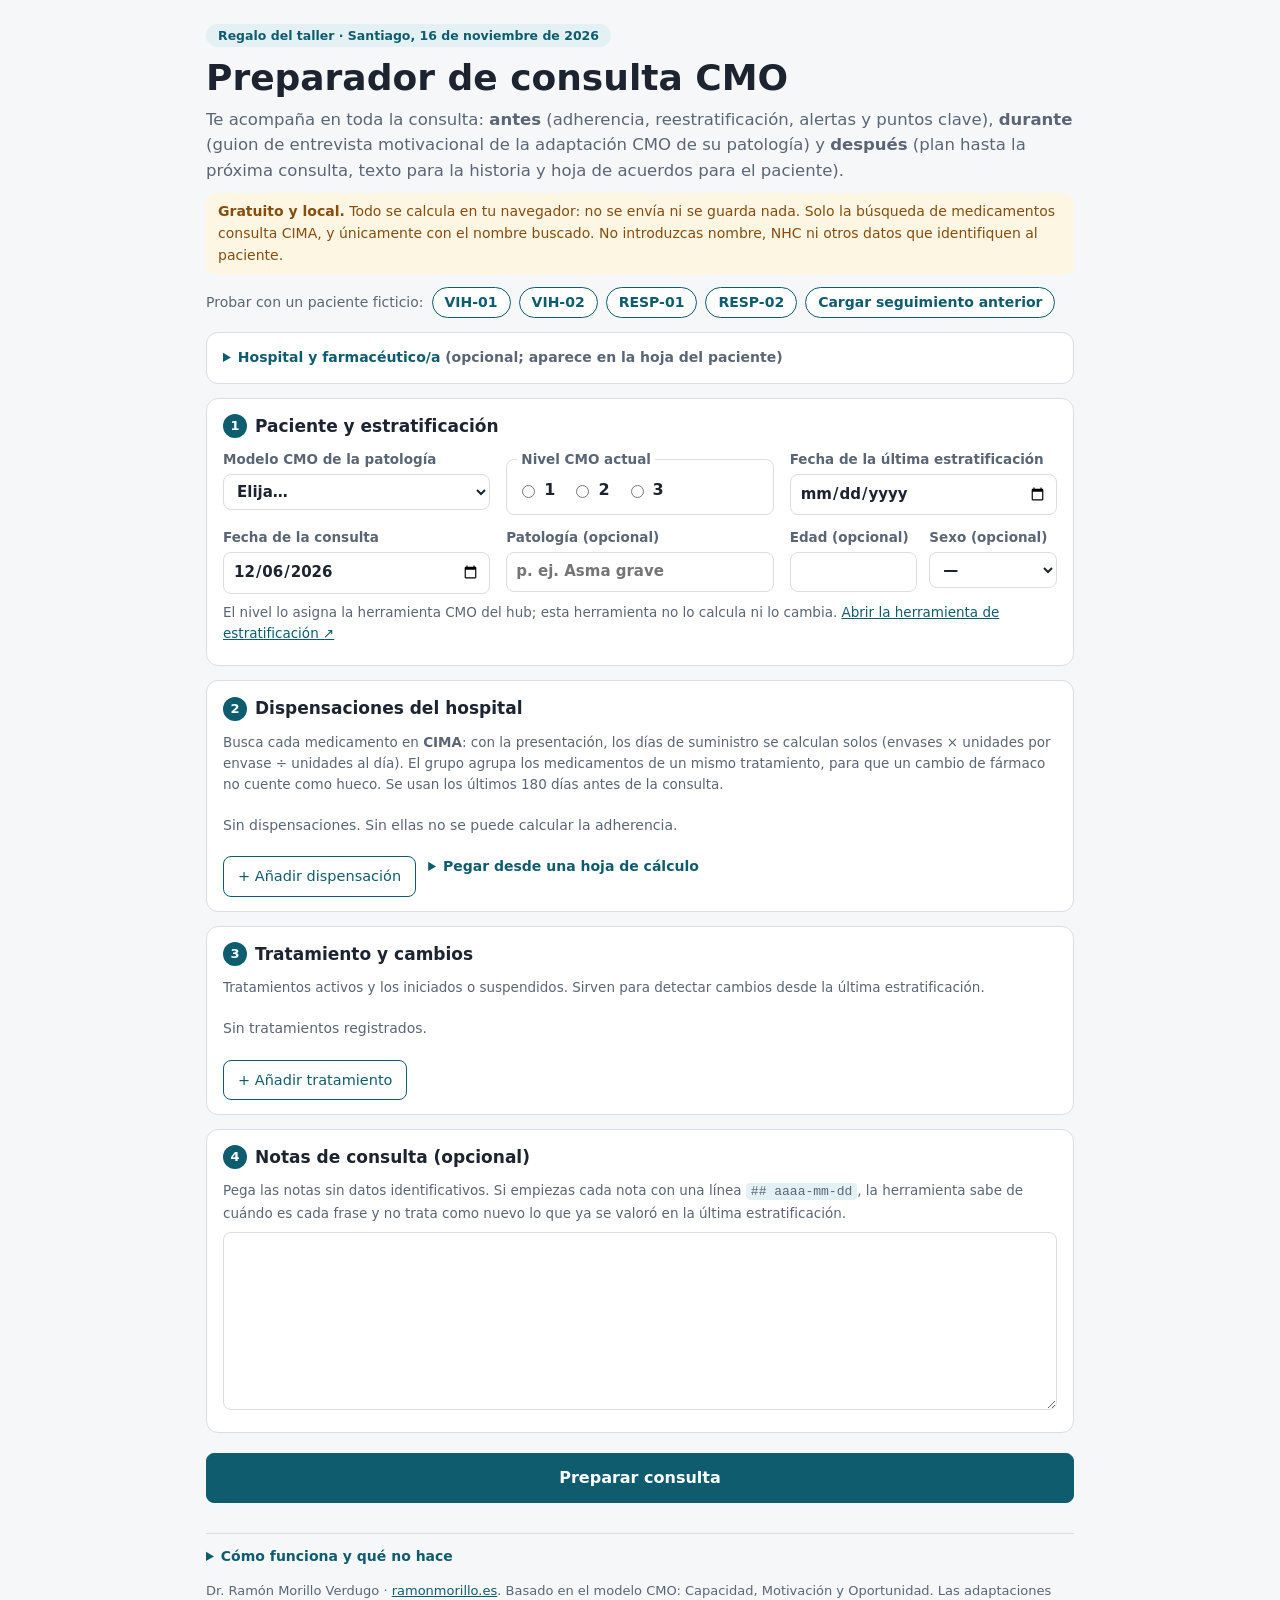
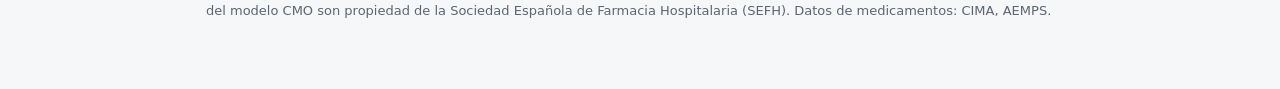
==== commit 7ffec8e1: "Versión 2.1: hospital y farmacéutico, nueva consulta y hoja del paciente - Datos opcionales de hospi" ====
--- a/index.html
+++ b/index.html
@@ -6,7 +6,7 @@
 <title>Preparador de consulta CMO</title>
 <meta name="description" content="Acompaña la consulta de atención farmacéutica con el modelo CMO: antes (adherencia, reestratificación, alertas y puntos clave), durante (guion de entrevista motivacional de cada adaptación CMO) y después (plan hasta la próxima consulta). Gratuito; todo se calcula en tu navegador.">
 <link rel="icon" href="data:image/svg+xml,%3Csvg xmlns=%27http://www.w3.org/2000/svg%27 viewBox=%270 0 32 32%27%3E%3Crect width=%2732%27 height=%2732%27 rx=%276%27 fill=%27%230f5c6e%27/%3E%3Cpath d=%27M9 17l5 5 9-12%27 stroke=%27white%27 stroke-width=%273.5%27 fill=%27none%27 stroke-linecap=%27round%27/%3E%3C/svg%3E">
-<link rel="stylesheet" href="app/estilos.css?v=2.0.0">
+<link rel="stylesheet" href="app/estilos.css?v=2.1.0">
 </head>
 <body>
 <main>
@@ -27,6 +27,18 @@
   </header>
 
   <form id="formulario" novalidate>
+    <section class="bloque">
+      <details id="cfgBloque">
+        <summary>Hospital y farmacéutico/a <span class="sub">(opcional; aparece en la hoja del paciente)</span></summary>
+        <div class="rejilla cfg">
+          <label>Hospital<input type="text" id="cfg_hospital" autocomplete="organization" placeholder="p. ej. Hospital Universitario …"></label>
+          <label>Servicio o unidad<input type="text" id="cfg_servicio" placeholder="Servicio de Farmacia"></label>
+          <label>Farmacéutico/a<input type="text" id="cfg_farmaceutico" autocomplete="name" placeholder="Nombre y apellidos"></label>
+          <label>Contacto de la consulta<input type="text" id="cfg_contacto" placeholder="Teléfono o correo electrónico"></label>
+        </div>
+        <label class="fila-check"><input type="checkbox" id="cfg_recordar" checked> Recordar estos datos en este navegador (no se envían a ningún sitio)</label>
+      </details>
+    </section>
     <section class="bloque">
       <h2><span class="num">1</span> Paciente y estratificación</h2>
       <div class="rejilla">
@@ -98,6 +110,7 @@
       <button type="button" role="tab" id="tab-antes" aria-controls="panel-antes" aria-selected="true">1 · Antes</button>
       <button type="button" role="tab" id="tab-durante" aria-controls="panel-durante" aria-selected="false">2 · Durante</button>
       <button type="button" role="tab" id="tab-despues" aria-controls="panel-despues" aria-selected="false">3 · Después</button>
+      <button type="button" class="sec peq reinicio" data-reiniciar>Nueva consulta</button>
     </div>
     <div id="panel-antes" class="panel hoja" role="tabpanel" aria-labelledby="tab-antes"></div>
     <div id="panel-durante" class="panel hoja" role="tabpanel" aria-labelledby="tab-durante" hidden></div>
@@ -109,12 +122,12 @@
       <summary>Cómo funciona y qué no hace</summary>
       <p>Cinco módulos de reglas, deterministas y auditables, sin IA generativa: <strong>lector</strong> (tratamiento y expresiones de la nota sobre olvidos, efectos adversos o mal control, con su cita literal y teniendo en cuenta las negaciones), <strong>calculadora</strong> (PDC por grupo terapéutico, plazo de reestratificación según cada adaptación CMO, cambios de tratamiento), <strong>detector</strong> (alertas según reglas escritas), <strong>planificador</strong> (intervenciones de la lista literal del nivel del paciente) y <strong>auditor</strong> (comprueba que todo es literal y trazable).</p>
       <p>El guion de la consulta resume con indicación de página el capítulo de Motivación de cada adaptación CMO publicada por la SEFH (proyecto MAPEX); las preguntas de ejemplo son las del propio documento. Cada punto se ha comprobado contra el texto original.</p>
-      <p>No estratifica, no propone dosis ni interacciones y no sustituye el juicio del farmacéutico. El lector de notas busca expresiones: puede pasar por alto lo que esté escrito de otra forma. Material docente, versión 2.0: algunas reglas (traducción de las periodicidades a meses, ventana del PDC) están pendientes de validación final.</p>
+      <p>No estratifica, no propone dosis ni interacciones y no sustituye el juicio del farmacéutico. El lector de notas busca expresiones: puede pasar por alto lo que esté escrito de otra forma. Material docente, versión 2.1: algunas reglas (traducción de las periodicidades a meses, ventana del PDC) están pendientes de validación final.</p>
       <p>Versión avanzada con agentes de IA para Claude Code: <a href="https://github.com/ramonmorillo/preparadorconsulta/archive/refs/heads/main.zip">descargar (.zip)</a>.</p>
     </details>
     <p>Dr. Ramón Morillo Verdugo · <a href="https://ramonmorillo.es">ramonmorillo.es</a>. Basado en el modelo CMO: Capacidad, Motivación y Oportunidad. Las adaptaciones del modelo CMO son propiedad de la Sociedad Española de Farmacia Hospitalaria (SEFH). Datos de medicamentos: CIMA, AEMPS.</p>
   </footer>
 </main>
-<script type="module" src="app/app.js?v=2.0.0"></script>
+<script type="module" src="app/app.js?v=2.1.0"></script>
 </body>
 </html>
--- a/app/estilos.css
+++ b/app/estilos.css
@@ -155,3 +155,42 @@
   body.imprimir-paciente .panel > *:not(#hojaPaciente) { display:none !important; }
   body.imprimir-paciente #hojaPaciente { border:none; }
 }
+
+/* ---- v2.1: hospital, reinicio y hoja del paciente ---- */
+.cfg { margin-top: 10px; }
+.fases .reinicio { margin-left: auto; align-self: center; }
+.fin { text-align: center; }
+.hoja section.hoja-paciente, .hoja-paciente { border: 1px solid var(--linea); background: #fff; color: #1d2430; padding: 28px 32px; max-width: 760px; margin: 14px auto; font-size: 15px; line-height: 1.55; }
+.hp-cab { display:flex; justify-content: space-between; align-items: flex-start; gap: 12px; border-bottom: 3px solid #0f5c6e; padding-bottom: 10px; }
+.hp-hosp { font-size: 17px; font-weight: 700; color: #0f5c6e; }
+.hp-serv { font-size: 13px; color: #5b6574; }
+.hp-fecha { font-size: 14px; font-weight: 600; white-space: nowrap; }
+.hp-tit { font-size: 22px; margin: 18px 0 4px; color: #1d2430; }
+.hp-intro { color: #374151; margin: 0 0 8px; }
+.hp-bloque { margin-top: 16px; }
+.hp-bloque h5 { font-size: 16px; margin: 0 0 6px; color: #0f5c6e; }
+.hp-bloque ul { margin: 0; padding-left: 20px; }
+.hp-bloque li { margin-bottom: 6px; }
+ol.hp-acuerdos { margin: 0; padding-left: 22px; }
+ol.hp-acuerdos > li { margin-bottom: 12px; padding: 8px 12px; background: #f1f7f8; border-radius: 8px; }
+.hp-obj { font-weight: 700; font-size: 16px; }
+.hp-et { color: #5b6574; }
+.hp-fechas { display: grid; grid-template-columns: repeat(auto-fit, minmax(220px, 1fr)); gap: 12px; }
+.hp-fechas > div { border: 1px solid #d9dde3; border-radius: 8px; padding: 10px 12px; }
+.hp-fechas p { margin: 0; }
+.hp-mensaje p { background: #fdf6e3; border-radius: 8px; padding: 10px 12px; margin: 0; }
+.hp-pie { margin-top: 22px; padding-top: 10px; border-top: 1px solid #d9dde3; font-size: 13px; color: #5b6574; min-height: 1em; }
+@media (max-width: 720px) { .hoja-paciente { padding: 18px 16px; } .hp-cab { flex-direction: column; } }
+@media print {
+  @page { size: A4; margin: 16mm; }
+  body.imprimir-paciente main > *:not(#resultado), body.imprimir-paciente #resultado > .fases, body.imprimir-paciente #panel-antes, body.imprimir-paciente #panel-durante { display:none !important; }
+  body.imprimir-paciente #panel-despues { display:block !important; }
+  body.imprimir-paciente #panel-despues > *:not(#hojaPaciente) { display:none !important; }
+  body.imprimir-paciente .hoja section.hoja-paciente, body.imprimir-paciente .hoja-paciente { border:none; margin:0; padding:0; max-width:none; font-size: 11.5pt; line-height: 1.45; }
+  body.imprimir-paciente main { padding: 0; max-width: none; }
+  .hoja-paciente, .hoja-paciente * { -webkit-print-color-adjust: exact; print-color-adjust: exact; }
+  .hp-bloque, ol.hp-acuerdos > li { break-inside: avoid; }
+  .hp-bloque h5 { break-after: avoid; }
+  .hp-tit { margin-top: 12px; }
+  .reinicio { display:none !important; }
+}
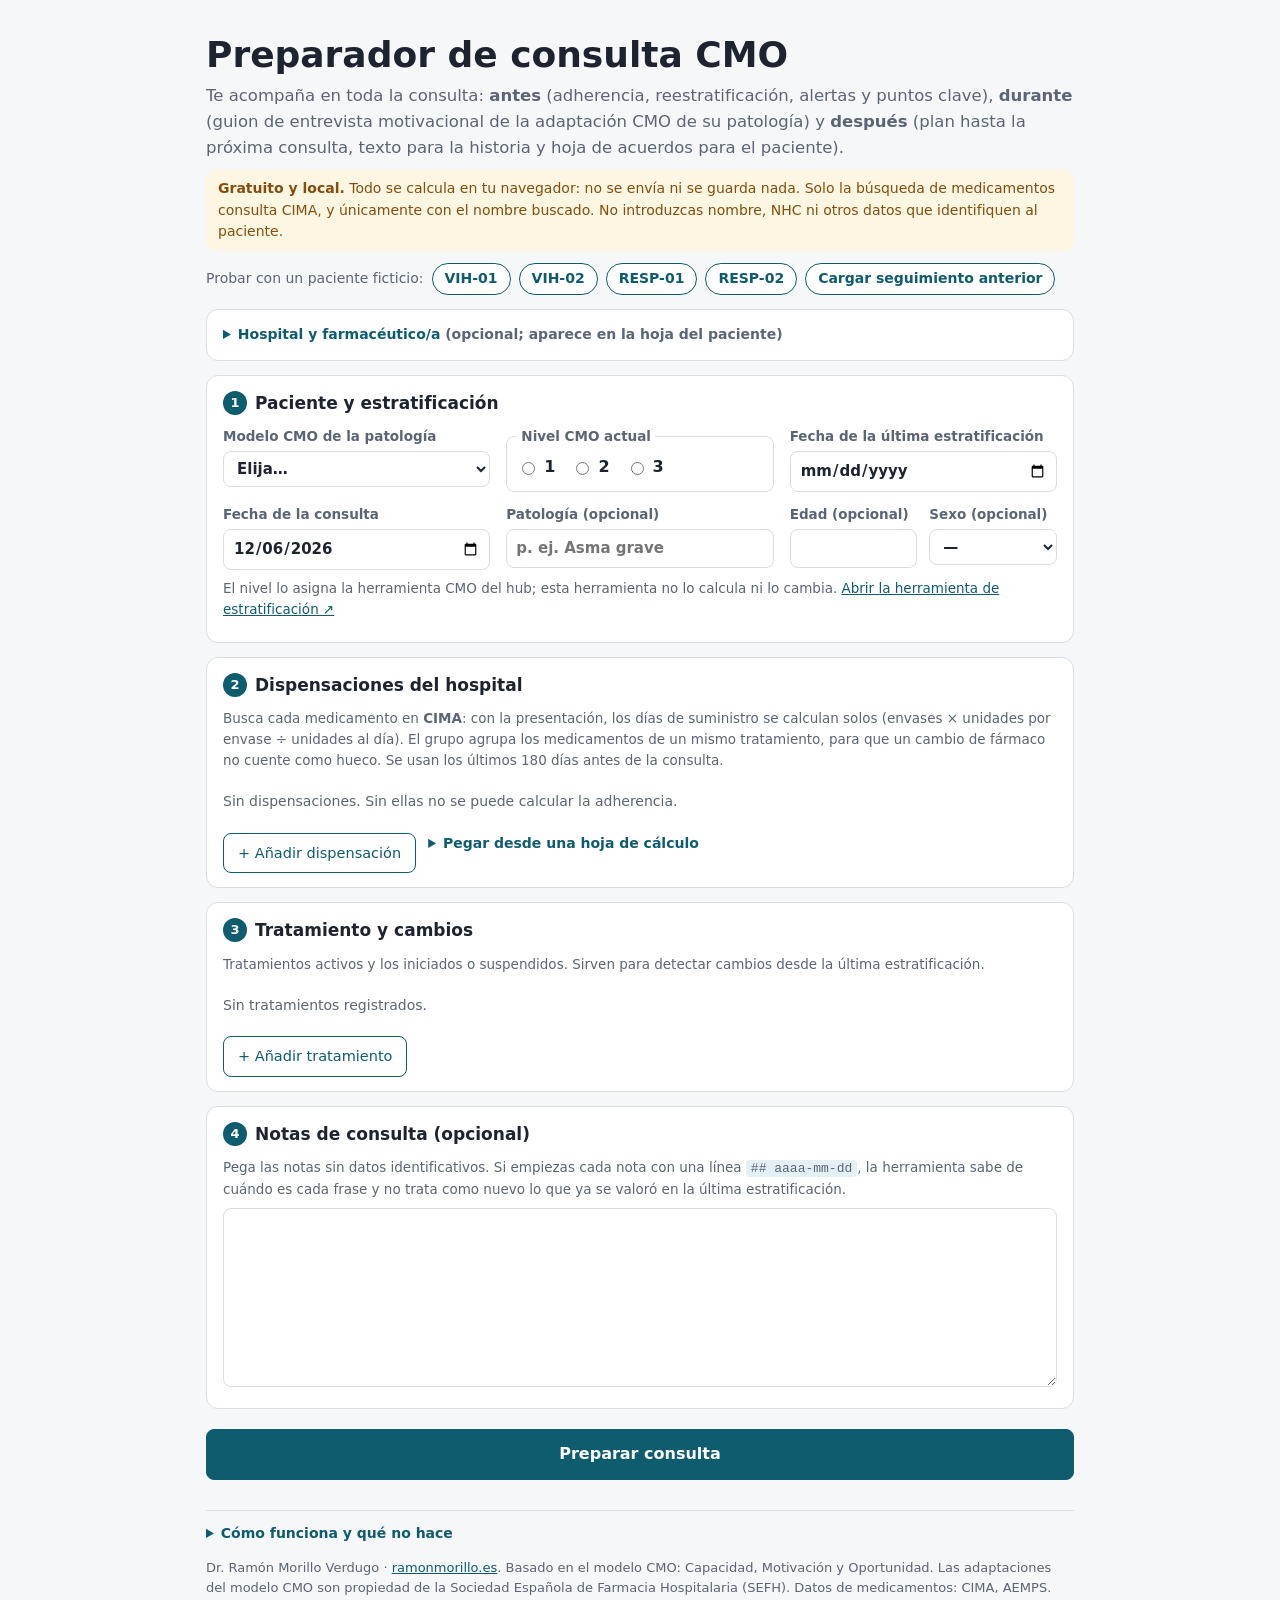
==== commit 80681434: "Quitar la etiqueta «Regalo del taller · Santiago» de la cabecera: la herramienta se usará en más tal" ====
--- a/index.html
+++ b/index.html
@@ -11,7 +11,6 @@
 <body>
 <main>
   <header class="cab">
-    <span class="etiqueta">Regalo del taller · Santiago, 16 de noviembre de 2026</span>
     <h1>Preparador de consulta CMO</h1>
     <p class="entrada">Te acompaña en toda la consulta: <strong>antes</strong> (adherencia, reestratificación, alertas y puntos clave), <strong>durante</strong> (guion de entrevista motivacional de la adaptación CMO de su patología) y <strong>después</strong> (plan hasta la próxima consulta, texto para la historia y hoja de acuerdos para el paciente).</p>
     <p class="privacidad"><strong>Gratuito y local.</strong> Todo se calcula en tu navegador: no se envía ni se guarda nada. Solo la búsqueda de medicamentos consulta CIMA, y únicamente con el nombre buscado. No introduzcas nombre, NHC ni otros datos que identifiquen al paciente.</p>
